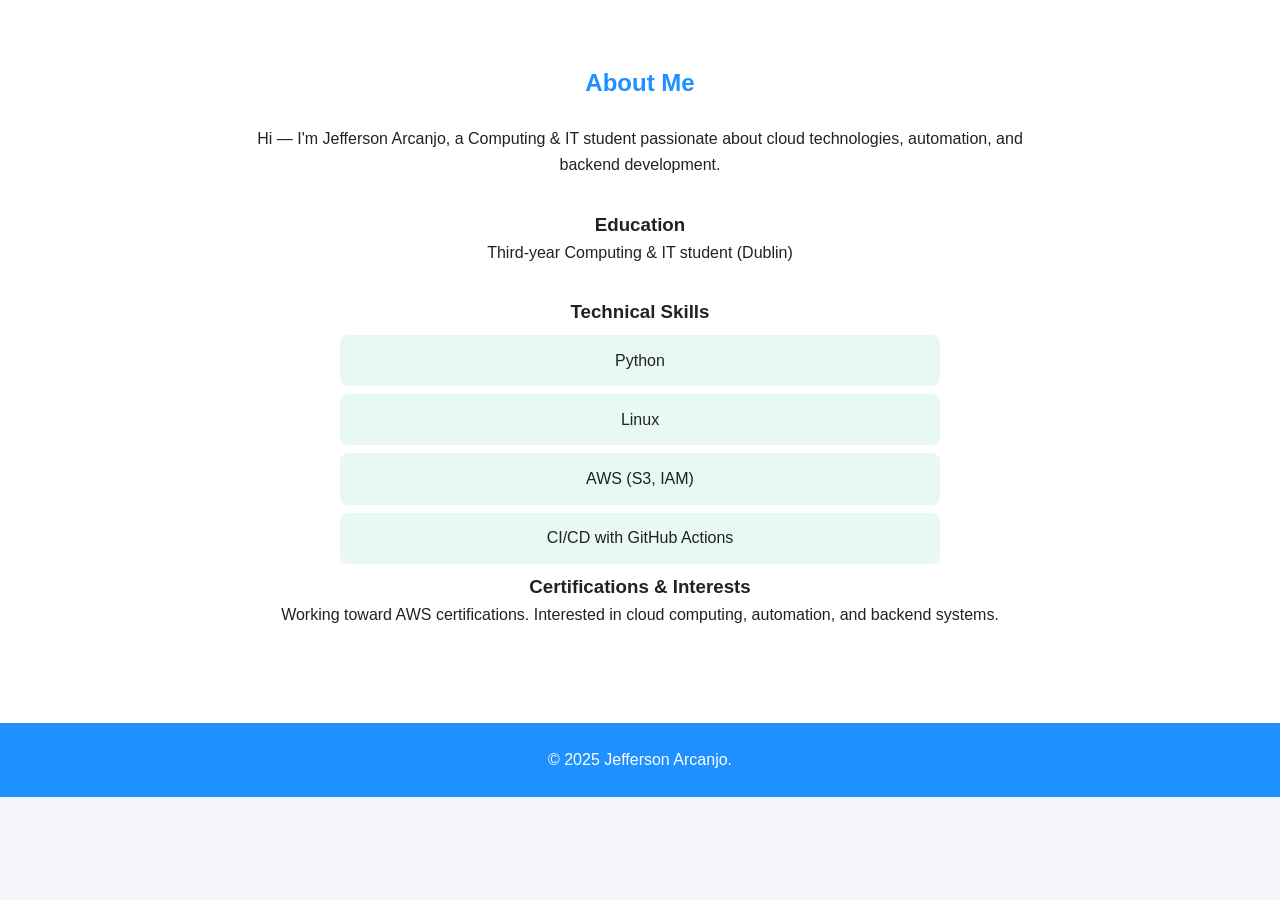
==== website/about.html @ b6eeeb88 "added new menu section, updated index, and icons" ====
<!DOCTYPE html>
<html lang="en">
<head>
  <meta charset="utf-8" />
  <meta name="viewport" content="width=device-width, initial-scale=1" />
  <title>About | Jefferson Arcanjo</title>
  <link rel="stylesheet" href="css/style.css" />
</head>
<body>
  <nav class="topnav">
    <div class="brand"><a href="index.html">Jefferson Arcanjo</a></div>
    <div class="nav-links">
      <a href="index.html">Home</a>
      <a href="about.html">About</a>
      <a href="projects.html">Projects</a>
      <a href="resume.pdf">Resume</a>
      <a href="contact.html">Contact</a>
    </div>
  </nav>

  <main>
    <section class="section">
      <h2>About Me</h2>
      <p>Hi — I'm Jefferson Arcanjo, a Computing & IT student passionate about cloud technologies, automation, and backend development.</p>

      <h3>Education</h3>
      <p>Third-year Computing & IT student (Dublin)</p>

      <h3>Technical Skills</h3>
      <ul class="tech-list">
        <li>Python</li>
        <li>Linux</li>
        <li>AWS (S3, IAM)</li>
        <li>CI/CD with GitHub Actions</li>
      </ul>

      <h3>Certifications & Interests</h3>
      <p>Working toward AWS certifications. Interested in cloud computing, automation, and backend systems.</p>
    </section>
  </main>

  <footer>
    <p>© 2025 Jefferson Arcanjo.</p>
  </footer>
</body>
</html>
---- website/css/style.css ----
/* Font and global reset */
* {
  margin: 0;
  padding: 0;
  box-sizing: border-box;
}

body {
  font-family: 'Poppins', sans-serif;
  line-height: 1.6;
  color: #222;
  background-color: #f5f6fa;
}

/* Top Navigation */
.topnav {
  position: absolute;
  top: 20px;
  left: 20px;
  right: 20px;
  display: flex;
  align-items: center;
  justify-content: space-between;
  z-index: 2;
}

.topnav .brand a {
  color: white;
  font-weight: 700;
  text-decoration: none;
  font-size: 1rem;
}

.topnav .nav-links a {
  color: white;
  text-decoration: none;
  margin-left: 1em;
  padding: 0.45em 0.9em;
  border-radius: 20px;
  background: rgba(255,255,255,0.12);
  transition: background 0.2s ease, transform 0.15s ease;
  font-weight: 600;
}

.topnav .nav-links a:hover {
  background: rgba(255,255,255,0.2);
  transform: translateY(-2px);
}

/* Hero Section */
.hero {
  position: relative;
  background: linear-gradient(135deg, #1e90ff, #00b894);
  color: white;
  text-align: center;
  height: 90vh;
  display: flex;
  align-items: center;
  justify-content: center;
}

.hero .overlay {
  position: absolute;
  inset: 0;
  background: rgba(0, 0, 0, 0.3);
}

.hero-content {
  position: relative;
  z-index: 1;
  max-width: 700px;
}

.hero h1 {
  font-size: 2.5rem;
  margin-bottom: 0.5em;
}

.hero p {
  font-size: 1.2rem;
}

.btn {
  display: inline-block;
  background: #fff;
  color: #1e90ff;
  padding: 0.75em 1.5em;
  border-radius: 30px;
  font-weight: 600;
  margin-top: 1em;
  text-decoration: none;
  transition: 0.3s;
}

.btn:hover {
  background: #00b894;
  color: #fff;
}

/* Sections */
.section {
  padding: 4em 2em;
  text-align: center;
  background: #fff;
}

.section.alt {
  background: #f0f2f5;
}

.section h2 {
  color: #1e90ff;
  margin-bottom: 1em;
}

.section p {
  max-width: 800px;
  margin: 0 auto 2em;
}

/* Cards */
.cards {
  display: grid;
  grid-template-columns: repeat(auto-fit, minmax(240px, 1fr));
  gap: 2em;
  margin-top: 2em;
}

.card {
  background: #fff;
  border-radius: 15px;
  padding: 2em 1.5em;
  box-shadow: 0 5px 15px rgba(0, 0, 0, 0.1);
  transition: transform 0.3s ease;
}

.card:hover {
  transform: translateY(-8px);
}

.card img {
  width: 60px;
  margin-bottom: 1em;
}

.card h3 {
  color: #00b894;
  margin-bottom: 0.5em;
}

/* Pipeline List */
ol {
  text-align: left;
  max-width: 700px;
  margin: 0 auto;
  font-size: 1.1rem;
  line-height: 1.8;
}

/* Tech List */
.tech-list {
  list-style: none;
  max-width: 600px;
  margin: 0 auto;
}

.tech-list li {
  background: #e8f8f5;
  margin: 0.5em 0;
  padding: 0.8em;
  border-radius: 8px;
  font-weight: 500;
}

/* Author Section */
.profile {
  width: 100px;
  border-radius: 50%;
  margin-bottom: 1em;
}

.links a {
  display: inline-block;
  margin: 0.5em;
  padding: 0.6em 1.2em;
  border: 2px solid #1e90ff;
  color: #1e90ff;
  border-radius: 25px;
  text-decoration: none;
  font-weight: 500;
  transition: all 0.3s ease;
}

.links a:hover {
  background: #1e90ff;
  color: white;
}

/* Social icon links in author section */
.social-icons a {
  display: inline-flex;
  align-items: center;
  justify-content: center;
  width: 44px;
  height: 44px;
  margin: 0 0.4em;
  border-radius: 8px;
  background: rgba(0,0,0,0.03);
  color: #1e90ff;
  text-decoration: none;
  transition: transform 0.15s ease, background 0.15s ease;
}

.social-icons a svg {
  display: block;
  width: 22px;
  height: 22px;
}

.social-icons a:hover {
  transform: translateY(-4px);
  background: rgba(30,144,255,0.12);
}

.social-icon-img {
  width: 22px;
  height: 22px;
  display: block;
}

/* Footer */
footer {
  text-align: center;
  padding: 1.5em;
  background: #1e90ff;
  color: white;
}

/* Projects cards inherit existing card styles; tighten spacing on smaller screens */
@media (max-width: 600px) {
  .topnav { top: 12px; left: 12px; right: 12px; }
  .topnav .nav-links a { padding: 0.4em 0.7em; margin-left: 0.6em; }
  .hero { height: 80vh; }
}
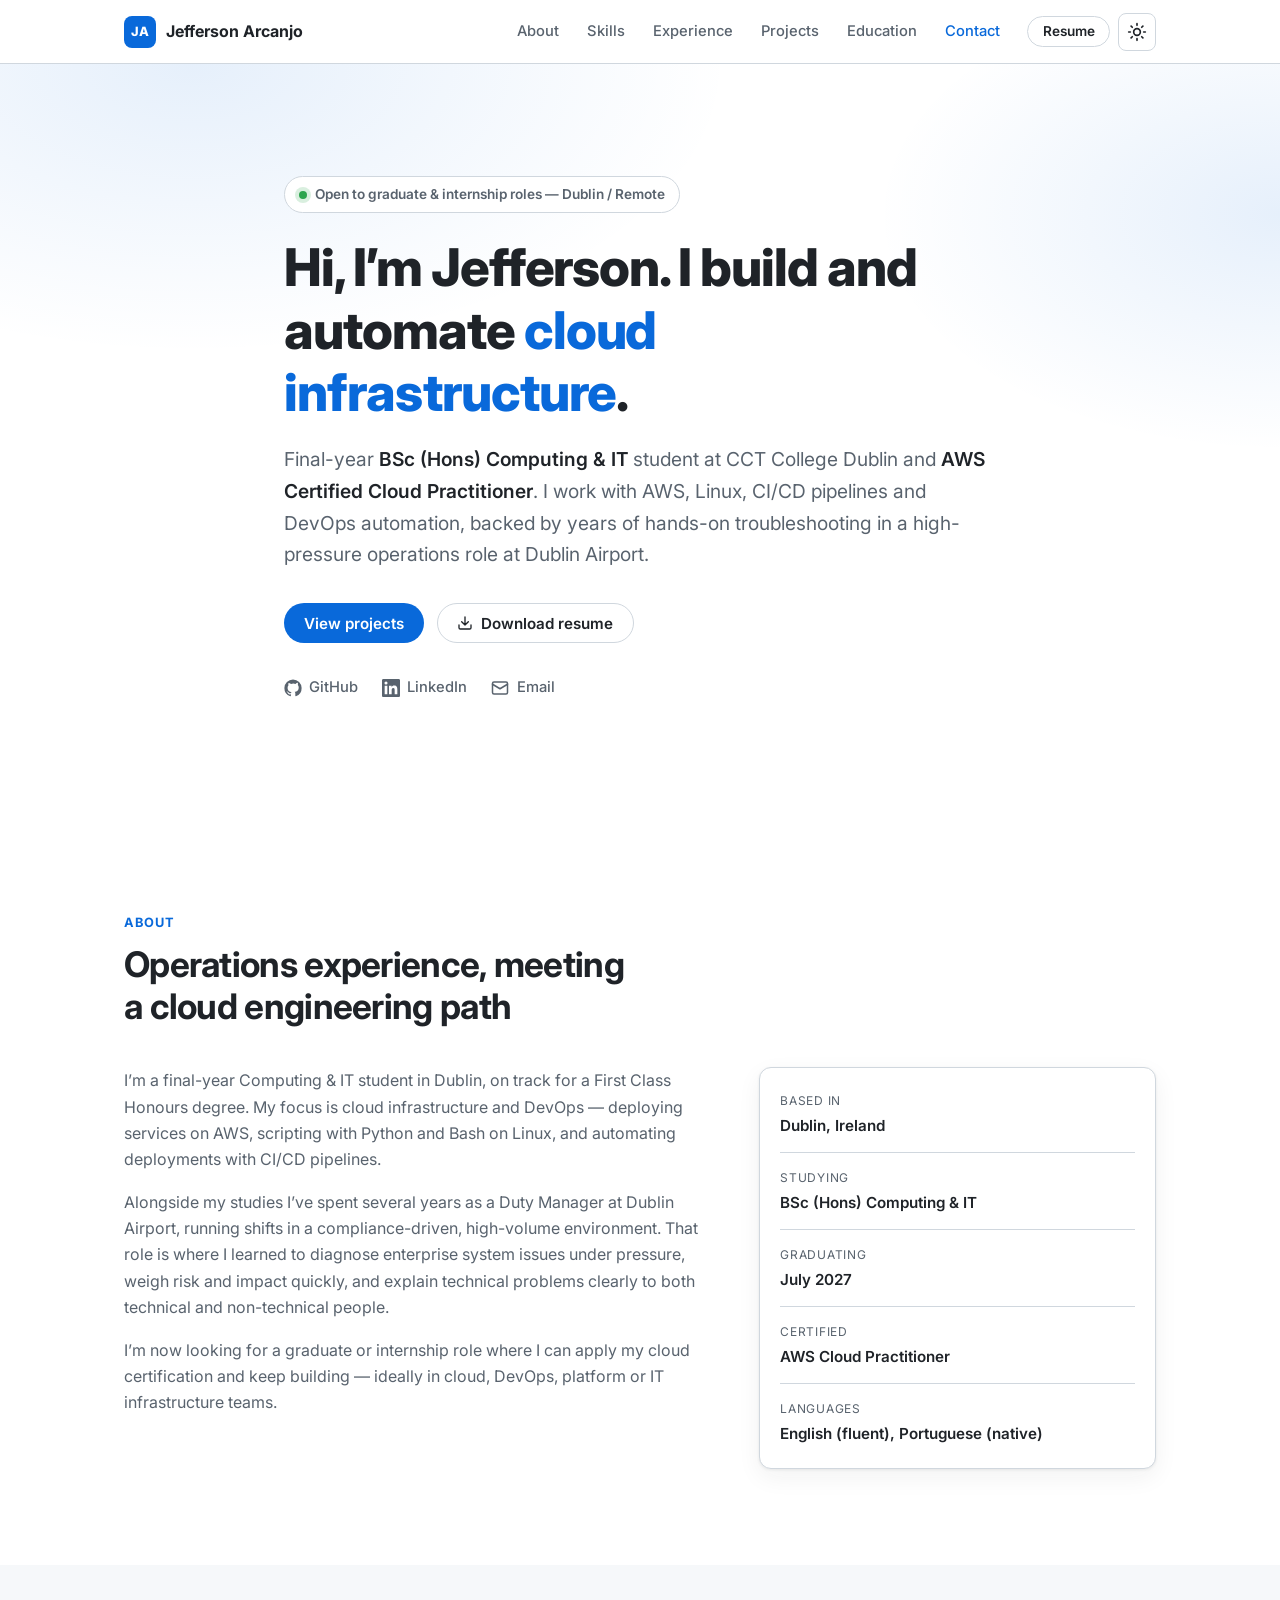
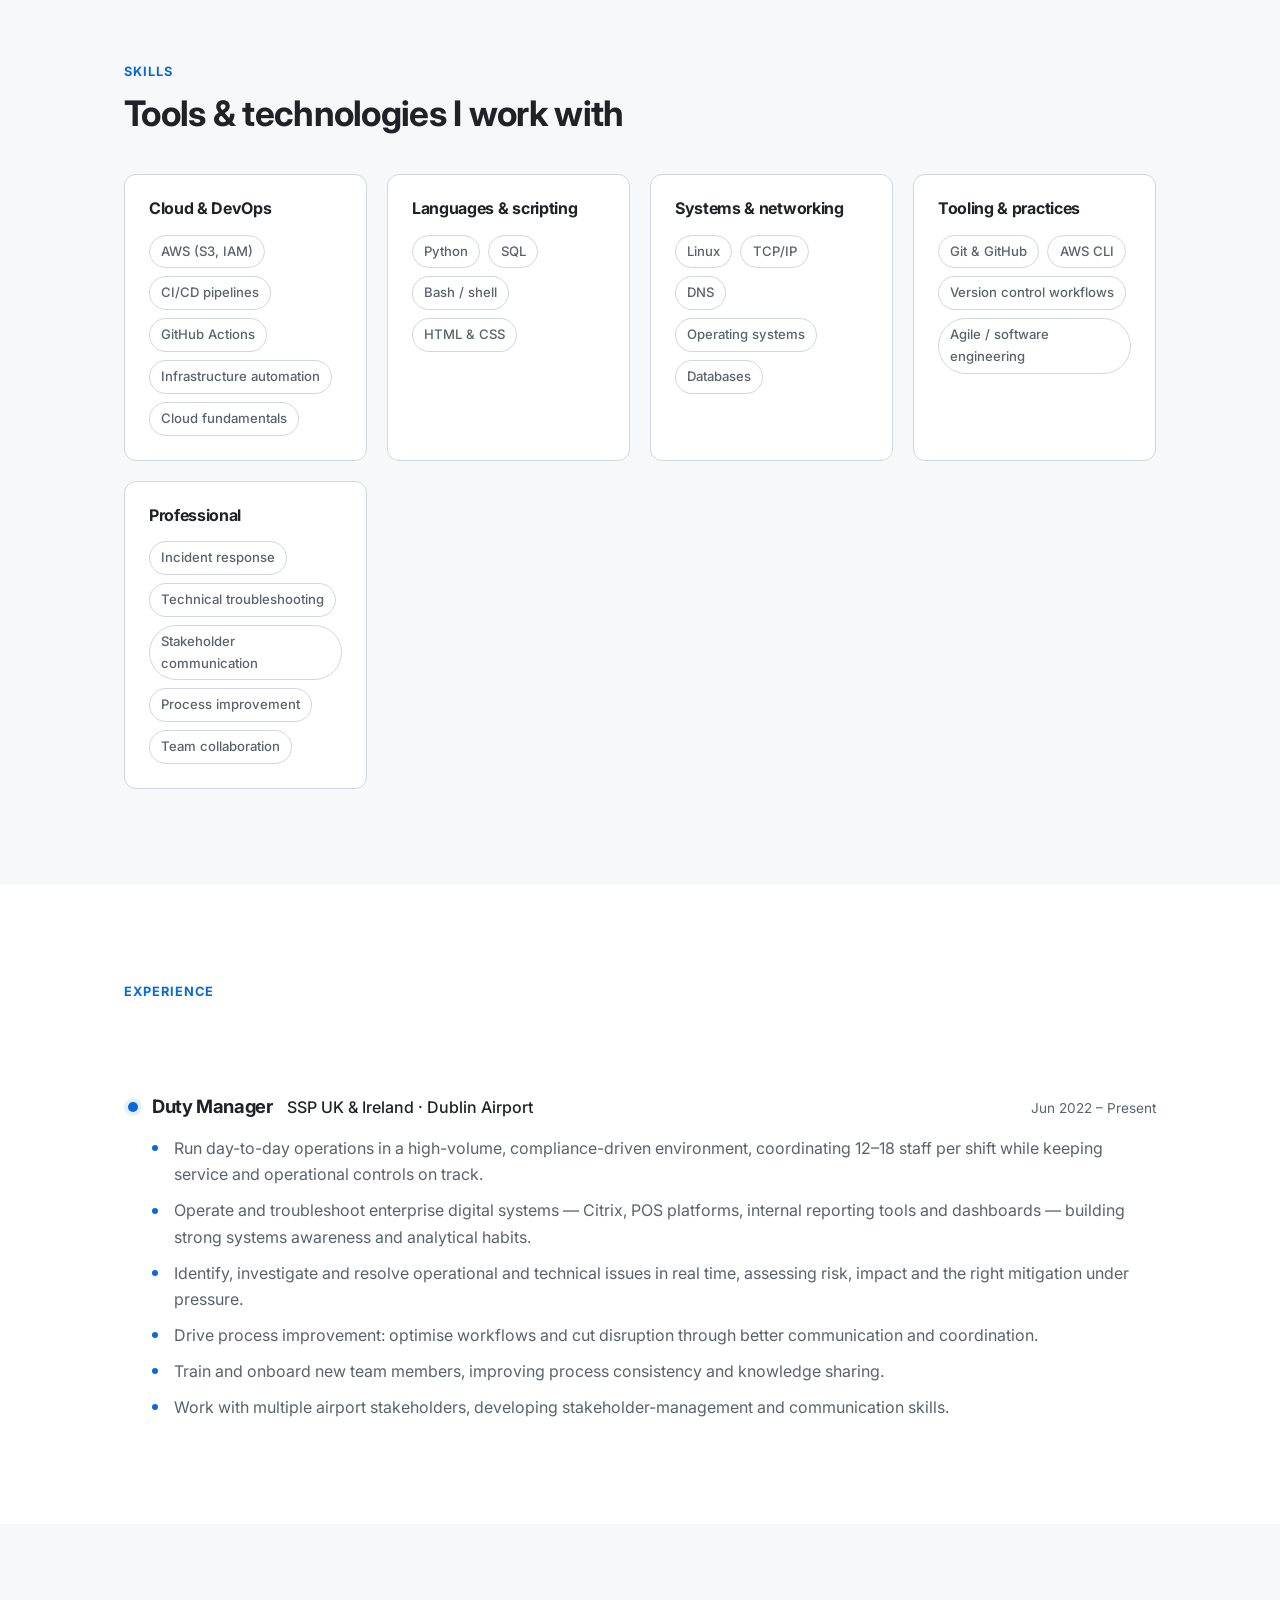
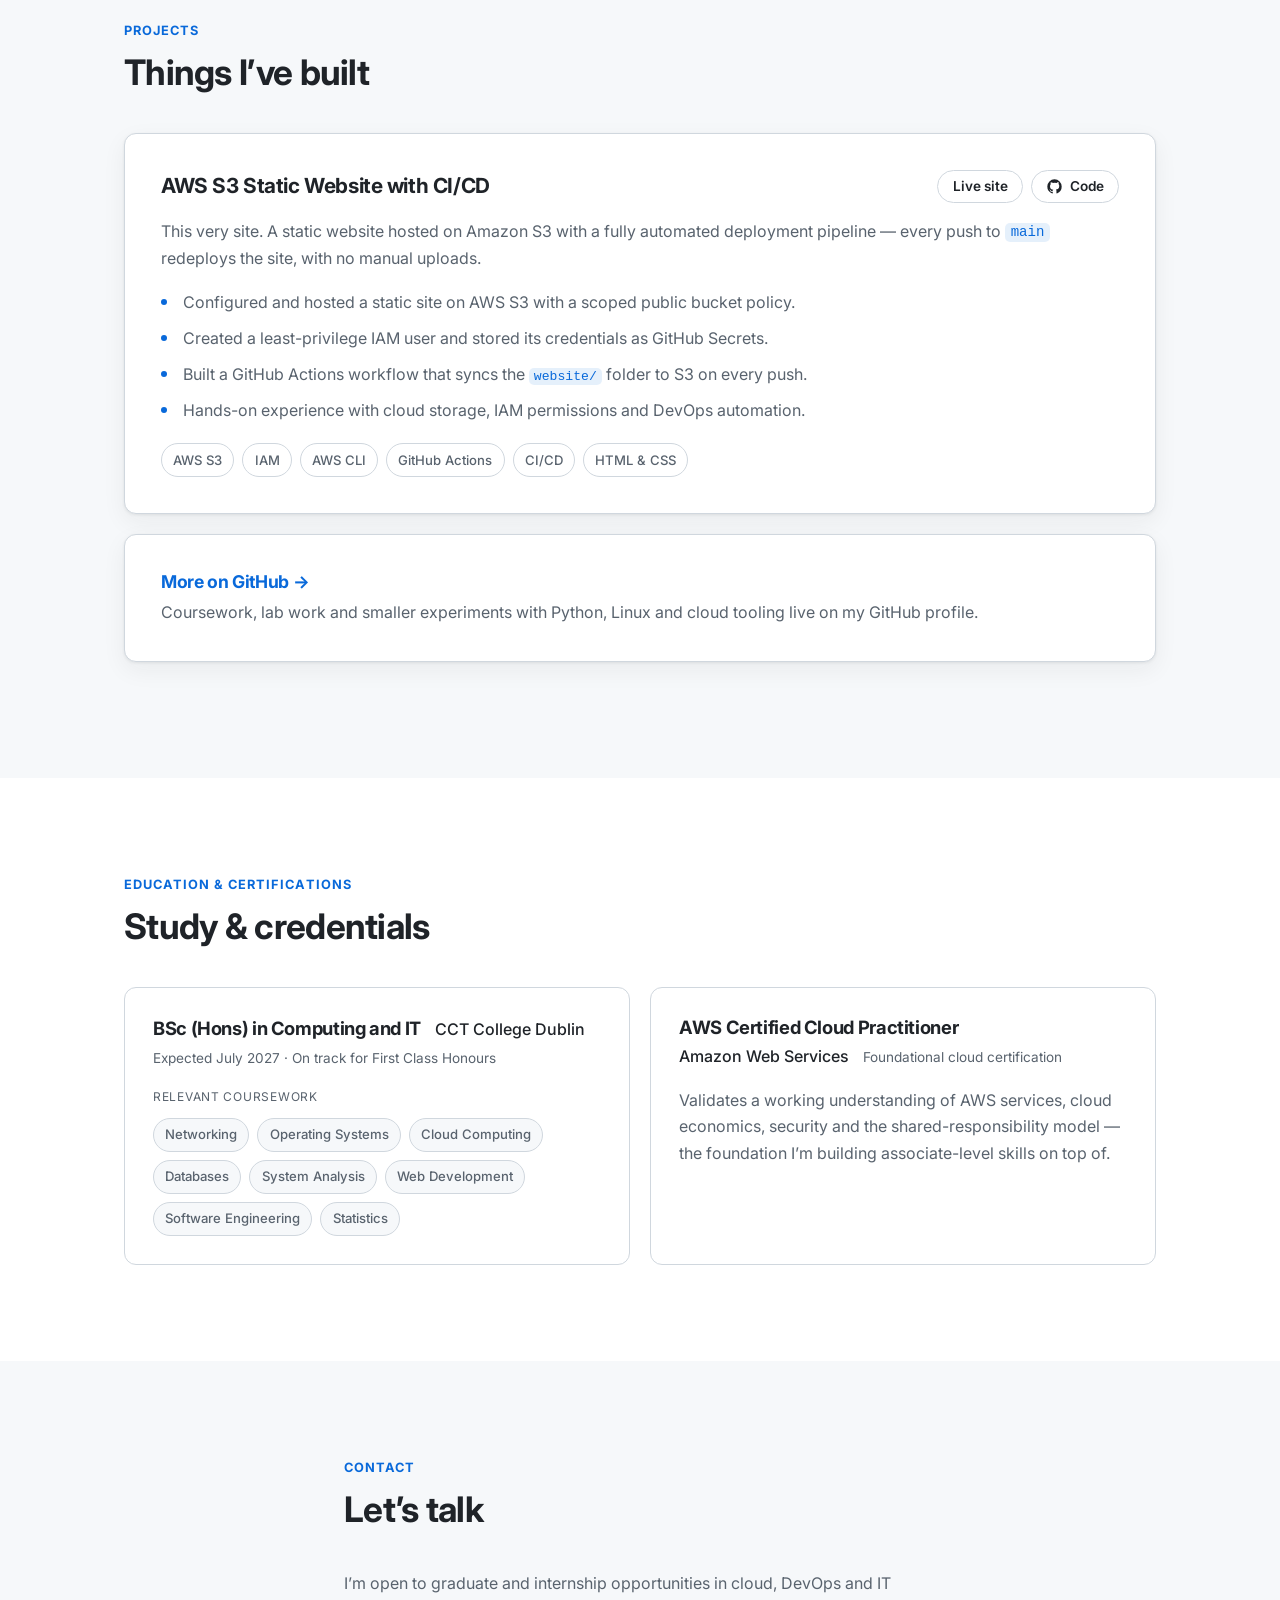
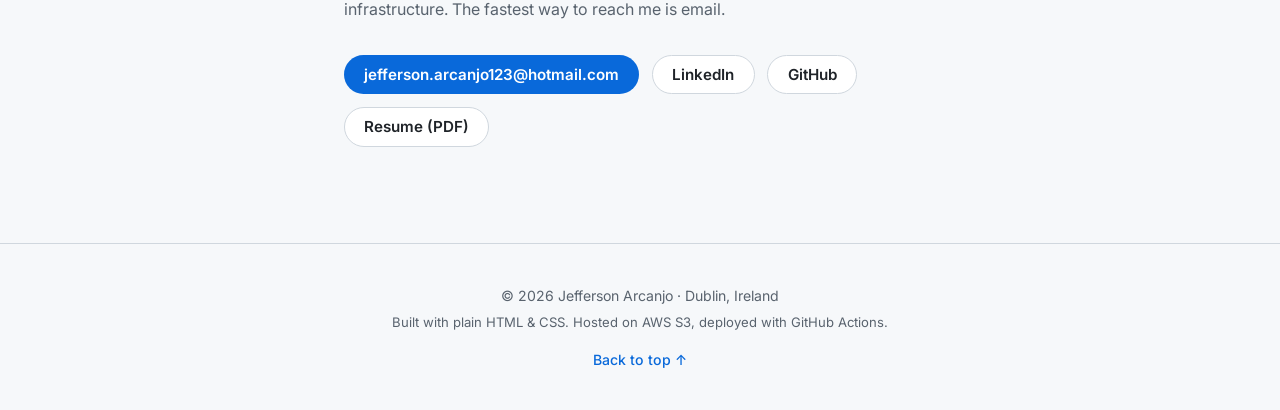
==== commit 162d9810: "Rebuild site as personal portfolio Replace the single AWS-project landing page with a personal / por" ====
--- a/website/about.html
+++ b/website/about.html
@@ -1,46 +1,15 @@
 <!DOCTYPE html>
 <html lang="en">
 <head>
-  <meta charset="utf-8" />
-  <meta name="viewport" content="width=device-width, initial-scale=1" />
-  <title>About | Jefferson Arcanjo</title>
-  <link rel="stylesheet" href="css/style.css" />
+  <meta charset="UTF-8" />
+  <meta name="viewport" content="width=device-width, initial-scale=1.0" />
+  <title>About — Jefferson Arcanjo</title>
+  <link rel="icon" href="favicon.svg" type="image/svg+xml" />
+  <link rel="canonical" href="index.html" />
+  <meta http-equiv="refresh" content="0; url=index.html#about" />
+  <script>location.replace('index.html#about');</script>
 </head>
 <body>
-  <nav class="topnav">
-    <div class="brand"><a href="index.html">Jefferson Arcanjo</a></div>
-    <div class="nav-links">
-      <a href="index.html">Home</a>
-      <a href="about.html">About</a>
-      <a href="projects.html">Projects</a>
-      <a href="resume.pdf">Resume</a>
-      <a href="contact.html">Contact</a>
-    </div>
-  </nav>
-
-  <main>
-    <section class="section">
-      <h2>About Me</h2>
-      <p>Hi — I'm Jefferson Arcanjo, a Computing & IT student passionate about cloud technologies, automation, and backend development.</p>
-
-      <h3>Education</h3>
-      <p>Third-year Computing & IT student (Dublin)</p>
-
-      <h3>Technical Skills</h3>
-      <ul class="tech-list">
-        <li>Python</li>
-        <li>Linux</li>
-        <li>AWS (S3, IAM)</li>
-        <li>CI/CD with GitHub Actions</li>
-      </ul>
-
-      <h3>Certifications & Interests</h3>
-      <p>Working toward AWS certifications. Interested in cloud computing, automation, and backend systems.</p>
-    </section>
-  </main>
-
-  <footer>
-    <p>© 2025 Jefferson Arcanjo.</p>
-  </footer>
+  <p>This page has moved. <a href="index.html#about">Continue to the About section</a>.</p>
 </body>
 </html>
